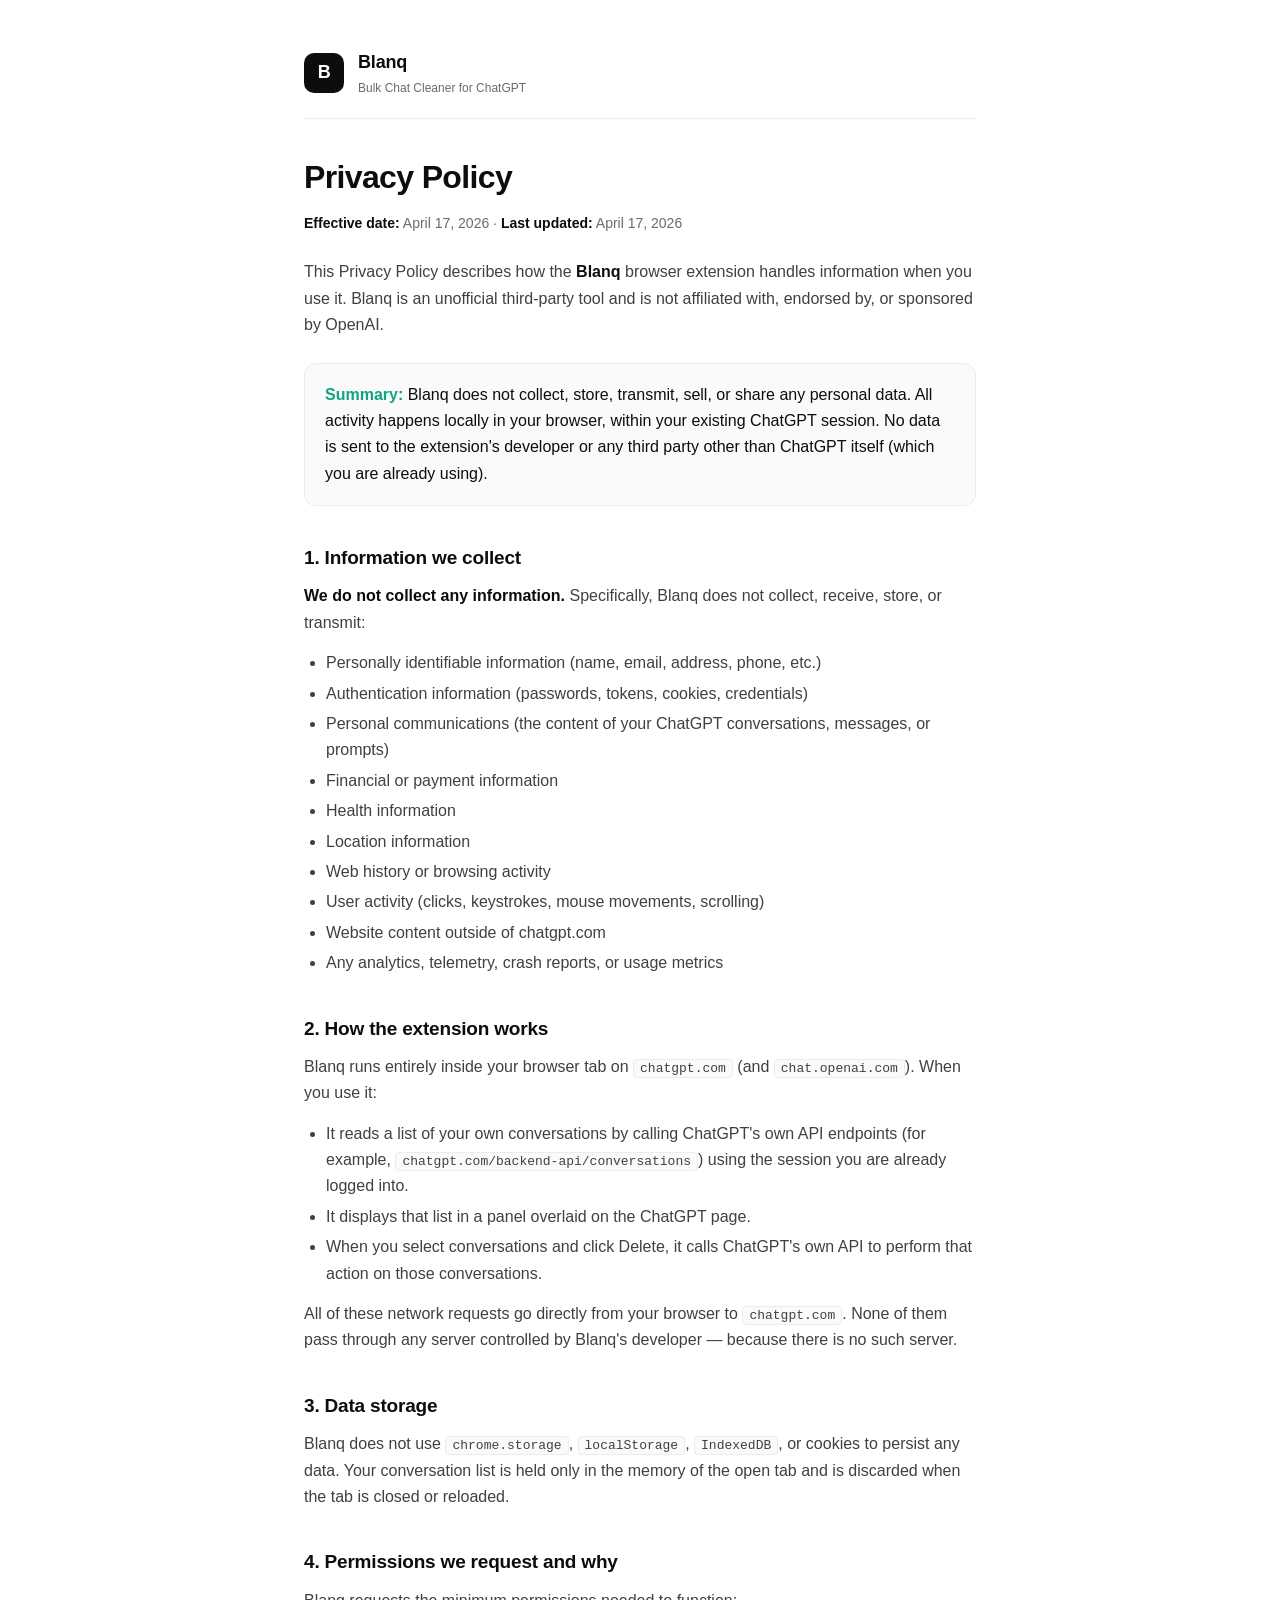
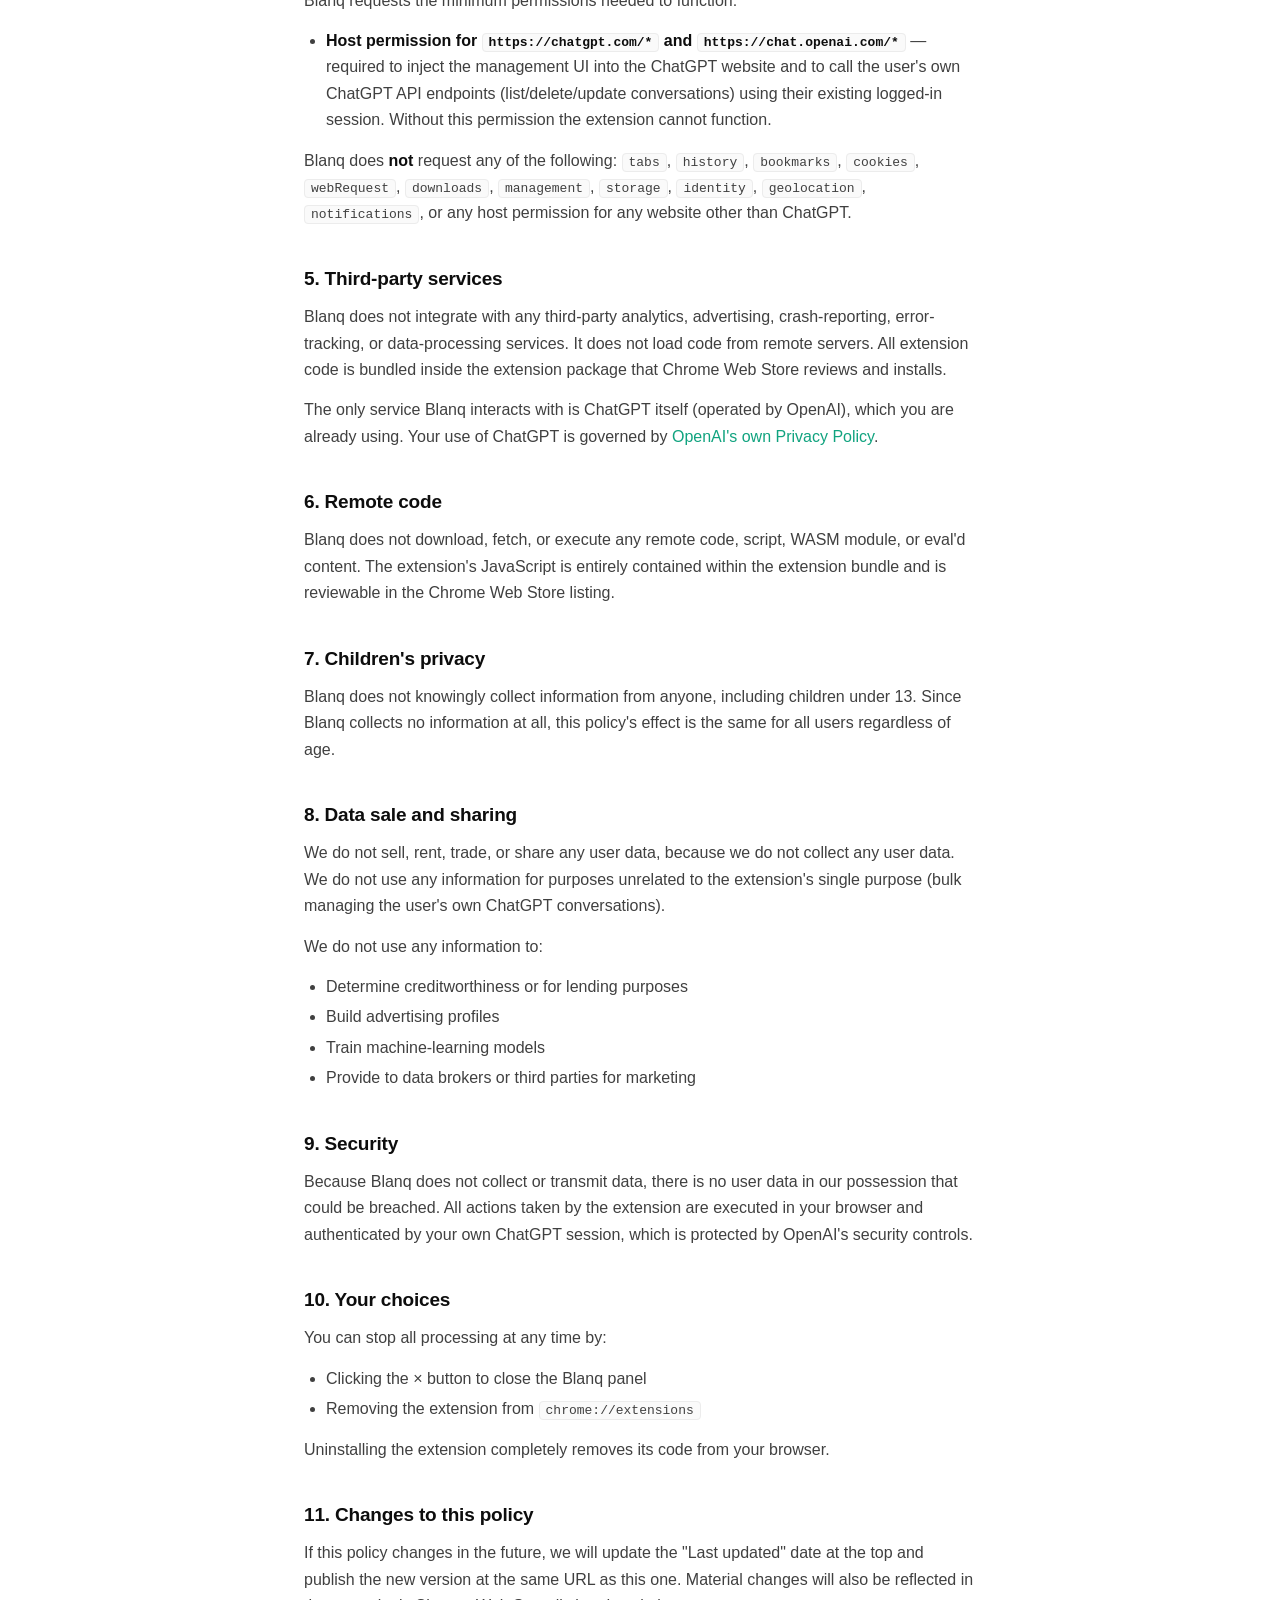
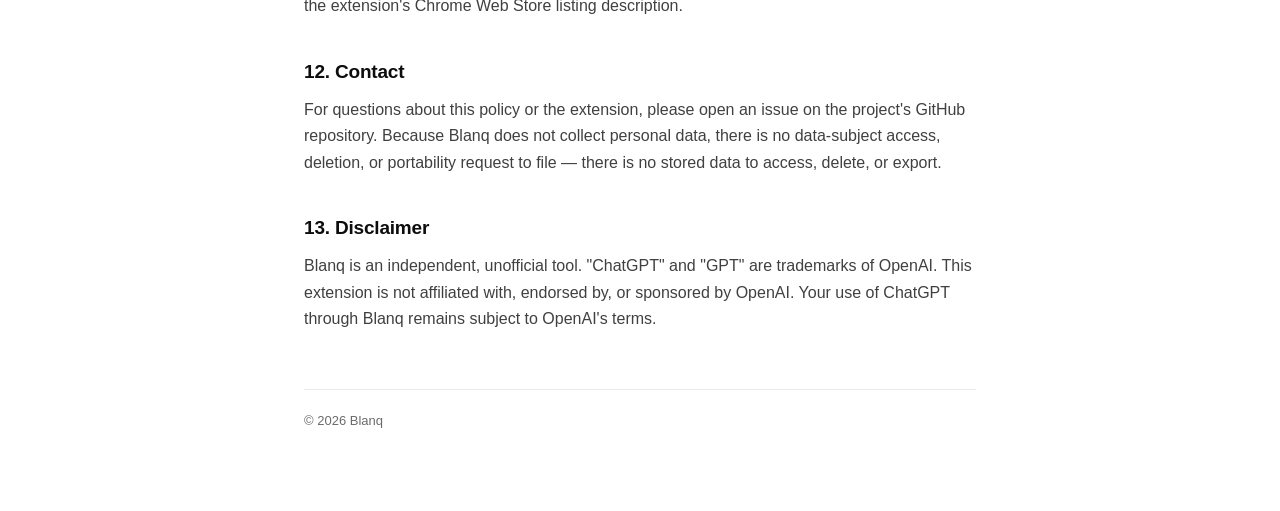
==== docs/privacy.html @ 337b1ba2 "initial commit" ====
<!doctype html>
<html lang="en">
<head>
  <meta charset="utf-8" />
  <meta name="viewport" content="width=device-width,initial-scale=1" />
  <title>Privacy Policy — Blanq</title>
  <meta name="description" content="Blanq does not collect, store, or transmit any user data. Privacy policy for the Blanq browser extension." />
  <style>
    :root {
      --bg: #ffffff;
      --bg-sub: #fafafa;
      --border: #ececec;
      --text: #0d0d0d;
      --text-dim: #404040;
      --text-muted: #6b6b6b;
      --accent: #10a37f;
    }
    @media (prefers-color-scheme: dark) {
      :root {
        --bg: #0d0d0d;
        --bg-sub: #1a1a1a;
        --border: #2a2a2a;
        --text: #ececec;
        --text-dim: #c0c0c0;
        --text-muted: #8e8e8e;
      }
    }
    * { box-sizing: border-box; }
    html, body { margin: 0; padding: 0; }
    body {
      background: var(--bg);
      color: var(--text);
      font-family: ui-sans-serif, -apple-system, BlinkMacSystemFont, "Segoe UI", Roboto, Helvetica, Arial, sans-serif;
      font-size: 16px;
      line-height: 1.65;
      -webkit-font-smoothing: antialiased;
    }
    .wrap {
      max-width: 720px;
      margin: 0 auto;
      padding: 48px 24px 80px;
    }
    header {
      display: flex;
      align-items: center;
      gap: 14px;
      padding-bottom: 20px;
      border-bottom: 1px solid var(--border);
      margin-bottom: 32px;
    }
    .brand {
      display: inline-flex;
      align-items: center;
      justify-content: center;
      width: 40px;
      height: 40px;
      border-radius: 10px;
      background: var(--text);
      color: var(--bg);
      font-weight: 800;
      font-size: 18px;
      letter-spacing: -0.02em;
    }
    .brand-text { font-weight: 600; font-size: 18px; letter-spacing: -0.01em; }
    .brand-sub { font-size: 12px; color: var(--text-muted); display: block; margin-top: 1px; }
    h1 { font-size: 32px; letter-spacing: -0.02em; margin: 0 0 8px; }
    .dates { color: var(--text-muted); font-size: 14px; margin-bottom: 24px; }
    h2 {
      font-size: 19px;
      letter-spacing: -0.01em;
      margin: 36px 0 10px;
      color: var(--text);
    }
    h3 { font-size: 15px; margin: 20px 0 6px; color: var(--text); }
    p { color: var(--text-dim); margin: 0 0 14px; }
    ul { color: var(--text-dim); padding-left: 22px; margin: 8px 0 14px; }
    li { margin-bottom: 4px; }
    strong { color: var(--text); }
    code {
      background: var(--bg-sub);
      border: 1px solid var(--border);
      padding: 1px 6px;
      border-radius: 4px;
      font-size: 13px;
      font-family: ui-monospace, SFMono-Regular, Menlo, Monaco, Consolas, monospace;
    }
    a { color: var(--accent); text-decoration: none; }
    a:hover { text-decoration: underline; }
    .summary {
      background: var(--bg-sub);
      border: 1px solid var(--border);
      border-radius: 12px;
      padding: 18px 20px;
      margin: 24px 0 8px;
    }
    .summary strong { color: var(--accent); }
    footer {
      margin-top: 56px;
      padding-top: 20px;
      border-top: 1px solid var(--border);
      font-size: 13px;
      color: var(--text-muted);
    }
  </style>
</head>
<body>
  <div class="wrap">
    <header>
      <div class="brand">B</div>
      <div>
        <div class="brand-text">Blanq</div>
        <span class="brand-sub">Bulk Chat Cleaner for ChatGPT</span>
      </div>
    </header>

    <h1>Privacy Policy</h1>
    <div class="dates">
      <strong>Effective date:</strong> April 17, 2026 · <strong>Last updated:</strong> April 17, 2026
    </div>

    <p>This Privacy Policy describes how the <strong>Blanq</strong> browser extension handles information when you use it. Blanq is an unofficial third-party tool and is not affiliated with, endorsed by, or sponsored by OpenAI.</p>

    <div class="summary">
      <strong>Summary:</strong> Blanq does not collect, store, transmit, sell, or share any personal data. All activity happens locally in your browser, within your existing ChatGPT session. No data is sent to the extension's developer or any third party other than ChatGPT itself (which you are already using).
    </div>

    <h2>1. Information we collect</h2>
    <p><strong>We do not collect any information.</strong> Specifically, Blanq does not collect, receive, store, or transmit:</p>
    <ul>
      <li>Personally identifiable information (name, email, address, phone, etc.)</li>
      <li>Authentication information (passwords, tokens, cookies, credentials)</li>
      <li>Personal communications (the content of your ChatGPT conversations, messages, or prompts)</li>
      <li>Financial or payment information</li>
      <li>Health information</li>
      <li>Location information</li>
      <li>Web history or browsing activity</li>
      <li>User activity (clicks, keystrokes, mouse movements, scrolling)</li>
      <li>Website content outside of chatgpt.com</li>
      <li>Any analytics, telemetry, crash reports, or usage metrics</li>
    </ul>

    <h2>2. How the extension works</h2>
    <p>Blanq runs entirely inside your browser tab on <code>chatgpt.com</code> (and <code>chat.openai.com</code>). When you use it:</p>
    <ul>
      <li>It reads a list of your own conversations by calling ChatGPT's own API endpoints (for example, <code>chatgpt.com/backend-api/conversations</code>) using the session you are already logged into.</li>
      <li>It displays that list in a panel overlaid on the ChatGPT page.</li>
      <li>When you select conversations and click Delete, it calls ChatGPT's own API to perform that action on those conversations.</li>
    </ul>
    <p>All of these network requests go directly from your browser to <code>chatgpt.com</code>. None of them pass through any server controlled by Blanq's developer — because there is no such server.</p>

    <h2>3. Data storage</h2>
    <p>Blanq does not use <code>chrome.storage</code>, <code>localStorage</code>, <code>IndexedDB</code>, or cookies to persist any data. Your conversation list is held only in the memory of the open tab and is discarded when the tab is closed or reloaded.</p>

    <h2>4. Permissions we request and why</h2>
    <p>Blanq requests the minimum permissions needed to function:</p>
    <ul>
      <li><strong>Host permission for <code>https://chatgpt.com/*</code> and <code>https://chat.openai.com/*</code></strong> — required to inject the management UI into the ChatGPT website and to call the user's own ChatGPT API endpoints (list/delete/update conversations) using their existing logged-in session. Without this permission the extension cannot function.</li>
    </ul>
    <p>Blanq does <strong>not</strong> request any of the following: <code>tabs</code>, <code>history</code>, <code>bookmarks</code>, <code>cookies</code>, <code>webRequest</code>, <code>downloads</code>, <code>management</code>, <code>storage</code>, <code>identity</code>, <code>geolocation</code>, <code>notifications</code>, or any host permission for any website other than ChatGPT.</p>

    <h2>5. Third-party services</h2>
    <p>Blanq does not integrate with any third-party analytics, advertising, crash-reporting, error-tracking, or data-processing services. It does not load code from remote servers. All extension code is bundled inside the extension package that Chrome Web Store reviews and installs.</p>
    <p>The only service Blanq interacts with is ChatGPT itself (operated by OpenAI), which you are already using. Your use of ChatGPT is governed by <a href="https://openai.com/policies/privacy-policy" target="_blank" rel="noopener">OpenAI's own Privacy Policy</a>.</p>

    <h2>6. Remote code</h2>
    <p>Blanq does not download, fetch, or execute any remote code, script, WASM module, or eval'd content. The extension's JavaScript is entirely contained within the extension bundle and is reviewable in the Chrome Web Store listing.</p>

    <h2>7. Children's privacy</h2>
    <p>Blanq does not knowingly collect information from anyone, including children under 13. Since Blanq collects no information at all, this policy's effect is the same for all users regardless of age.</p>

    <h2>8. Data sale and sharing</h2>
    <p>We do not sell, rent, trade, or share any user data, because we do not collect any user data. We do not use any information for purposes unrelated to the extension's single purpose (bulk managing the user's own ChatGPT conversations).</p>
    <p>We do not use any information to:</p>
    <ul>
      <li>Determine creditworthiness or for lending purposes</li>
      <li>Build advertising profiles</li>
      <li>Train machine-learning models</li>
      <li>Provide to data brokers or third parties for marketing</li>
    </ul>

    <h2>9. Security</h2>
    <p>Because Blanq does not collect or transmit data, there is no user data in our possession that could be breached. All actions taken by the extension are executed in your browser and authenticated by your own ChatGPT session, which is protected by OpenAI's security controls.</p>

    <h2>10. Your choices</h2>
    <p>You can stop all processing at any time by:</p>
    <ul>
      <li>Clicking the × button to close the Blanq panel</li>
      <li>Removing the extension from <code>chrome://extensions</code></li>
    </ul>
    <p>Uninstalling the extension completely removes its code from your browser.</p>

    <h2>11. Changes to this policy</h2>
    <p>If this policy changes in the future, we will update the "Last updated" date at the top and publish the new version at the same URL as this one. Material changes will also be reflected in the extension's Chrome Web Store listing description.</p>

    <h2>12. Contact</h2>
    <p>For questions about this policy or the extension, please open an issue on the project's GitHub repository. Because Blanq does not collect personal data, there is no data-subject access, deletion, or portability request to file — there is no stored data to access, delete, or export.</p>

    <h2>13. Disclaimer</h2>
    <p>Blanq is an independent, unofficial tool. "ChatGPT" and "GPT" are trademarks of OpenAI. This extension is not affiliated with, endorsed by, or sponsored by OpenAI. Your use of ChatGPT through Blanq remains subject to OpenAI's terms.</p>

    <footer>
      © 2026 Blanq
    </footer>
  </div>
</body>
</html>
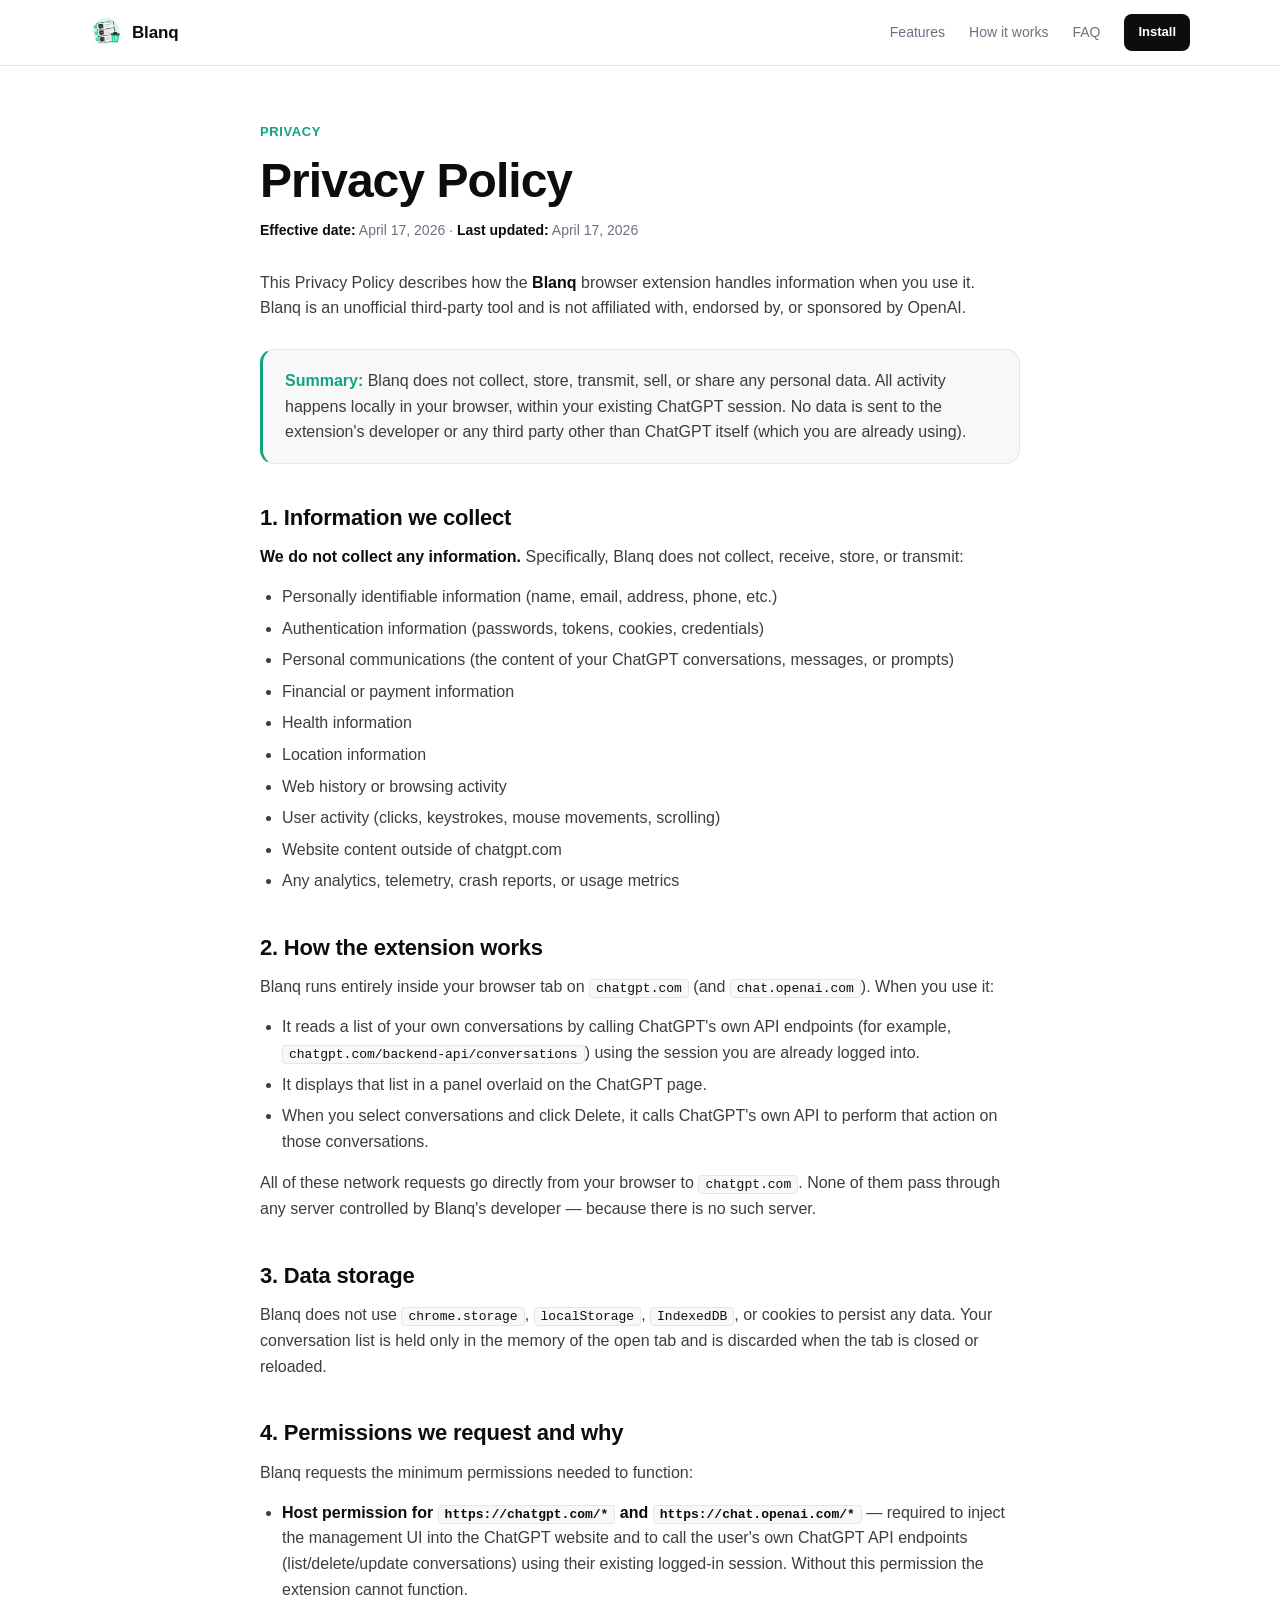
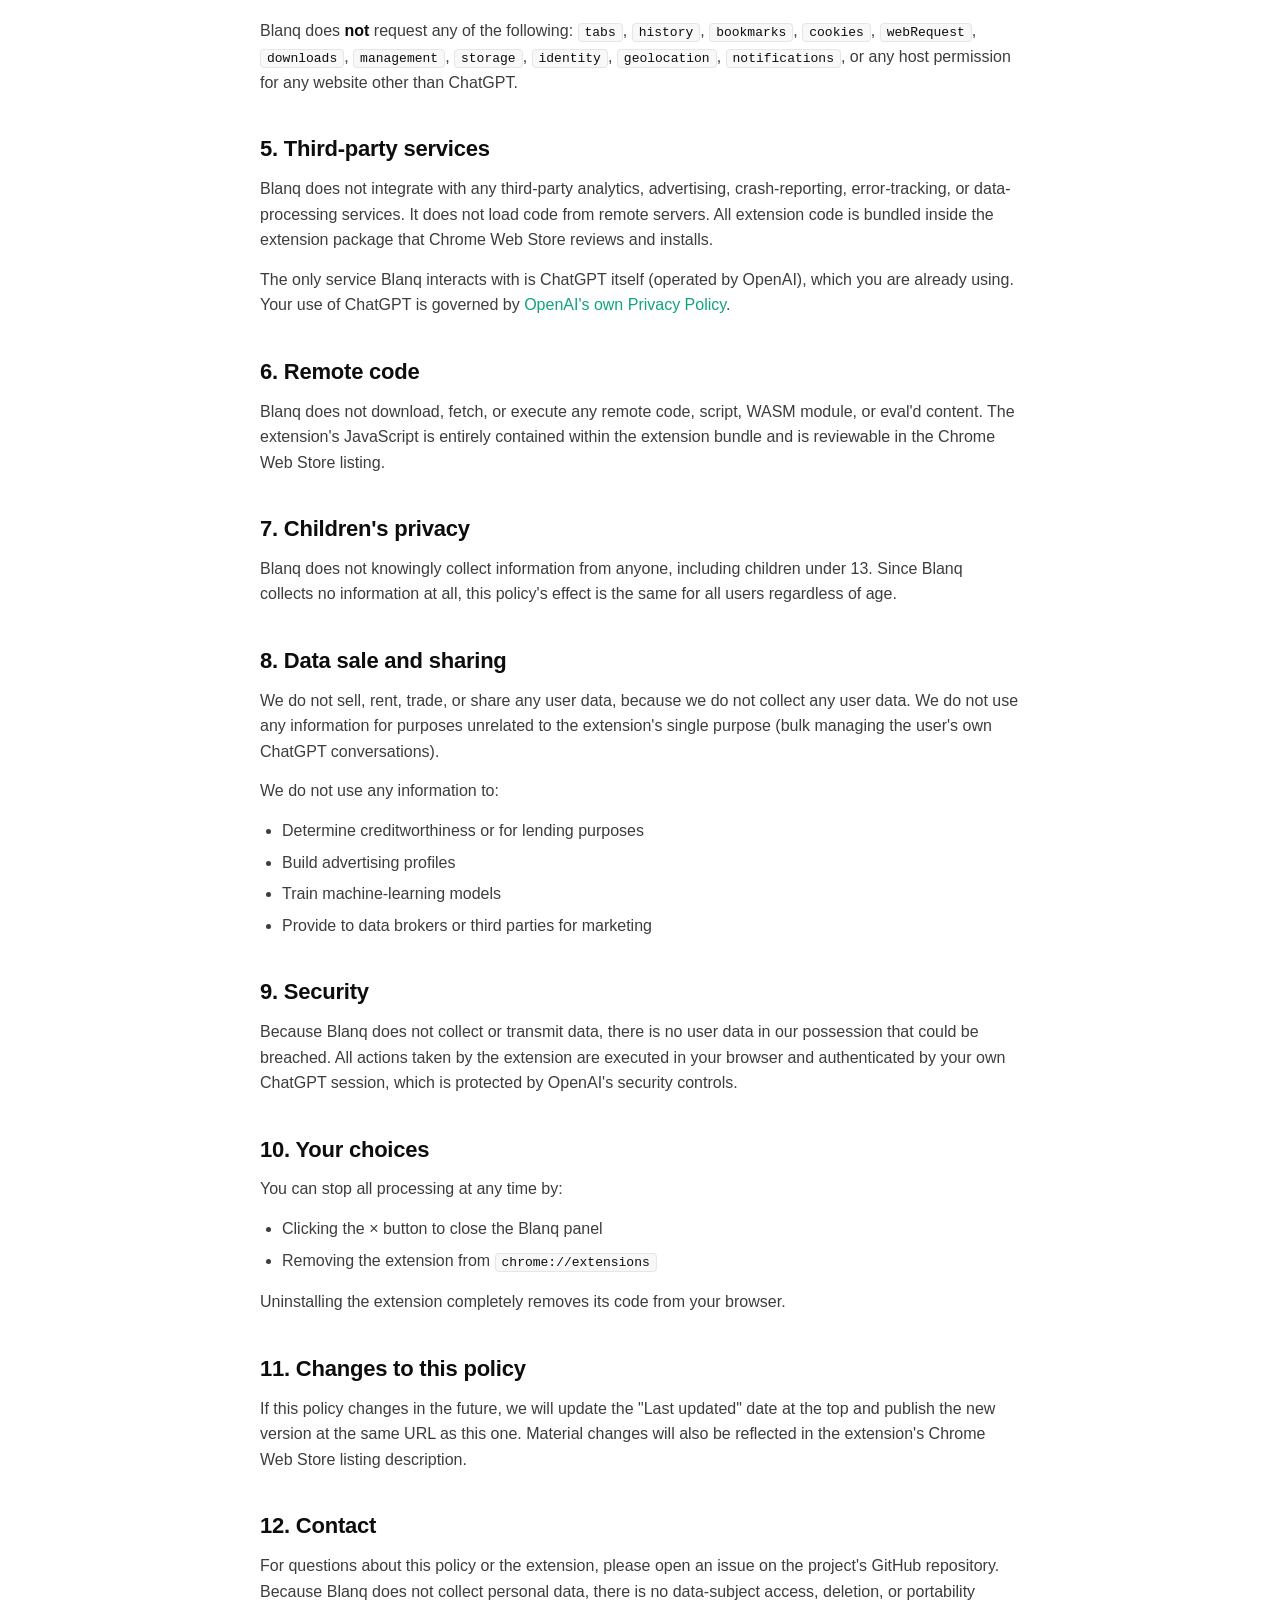
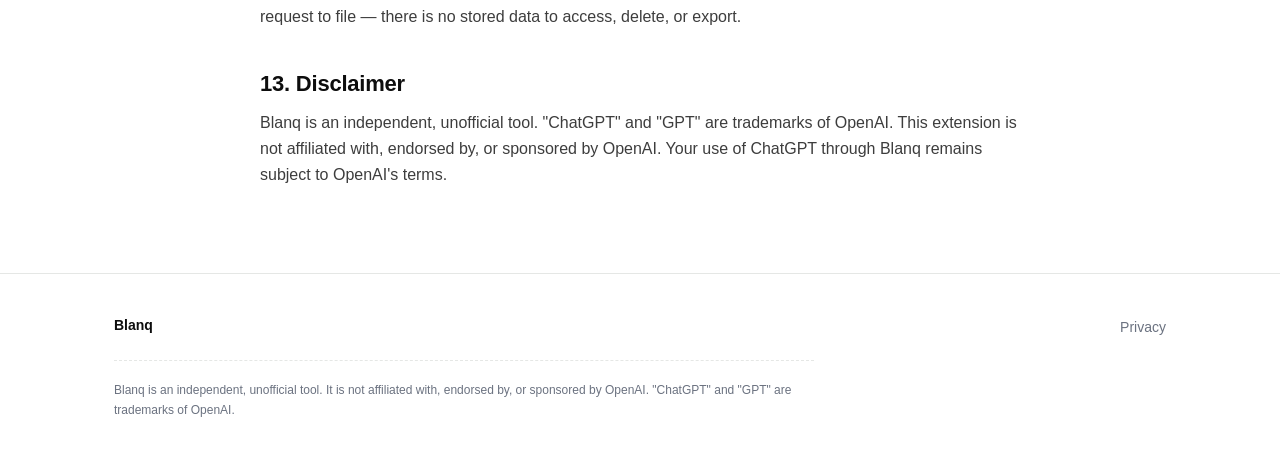
==== commit 151aa404: "Add release workflow and update documentation with logo and privacy policy enhancements" ====
--- a/docs/privacy.html
+++ b/docs/privacy.html
@@ -3,78 +3,156 @@
 <head>
   <meta charset="utf-8" />
   <meta name="viewport" content="width=device-width,initial-scale=1" />
+  <link rel="icon" type="image/png" href="assets/blanq_logo.png" />
   <title>Privacy Policy — Blanq</title>
   <meta name="description" content="Blanq does not collect, store, or transmit any user data. Privacy policy for the Blanq browser extension." />
+
   <style>
     :root {
       --bg: #ffffff;
-      --bg-sub: #fafafa;
-      --border: #ececec;
+      --bg-sub: #f7f8f7;
+      --bg-elevated: #ffffff;
+      --border: #e5e7e5;
       --text: #0d0d0d;
-      --text-dim: #404040;
-      --text-muted: #6b6b6b;
+      --text-dim: #3d3d3d;
+      --text-muted: #6b7280;
       --accent: #10a37f;
+      --accent-hover: #0e8f6e;
+      --accent-soft: #ecfdf5;
+      --radius: 14px;
+      --shadow-sm: 0 1px 2px rgba(0,0,0,0.04);
+      --shadow: 0 4px 14px rgba(0,0,0,0.08);
+      --shadow-lg: 0 20px 60px rgba(0,0,0,0.12);
     }
     @media (prefers-color-scheme: dark) {
       :root {
-        --bg: #0d0d0d;
-        --bg-sub: #1a1a1a;
-        --border: #2a2a2a;
-        --text: #ececec;
-        --text-dim: #c0c0c0;
-        --text-muted: #8e8e8e;
+        --bg: #0b0b0b;
+        --bg-sub: #141414;
+        --bg-elevated: #181818;
+        --border: #262626;
+        --text: #f5f5f5;
+        --text-dim: #d4d4d4;
+        --text-muted: #8f8f8f;
+        --accent-soft: #0f2a22;
+        --shadow-lg: 0 20px 60px rgba(0,0,0,0.6);
       }
     }
+
     * { box-sizing: border-box; }
     html, body { margin: 0; padding: 0; }
+    html { scroll-behavior: smooth; }
     body {
       background: var(--bg);
       color: var(--text);
       font-family: ui-sans-serif, -apple-system, BlinkMacSystemFont, "Segoe UI", Roboto, Helvetica, Arial, sans-serif;
       font-size: 16px;
-      line-height: 1.65;
+      line-height: 1.6;
       -webkit-font-smoothing: antialiased;
     }
-    .wrap {
-      max-width: 720px;
-      margin: 0 auto;
-      padding: 48px 24px 80px;
-    }
-    header {
+    a { color: var(--accent); text-decoration: none; }
+    a:hover { text-decoration: underline; }
+    img { max-width: 100%; display: block; }
+    .wrap { max-width: 1100px; margin: 0 auto; padding: 0 24px; }
+
+    /* Nav */
+    nav {
+      position: sticky;
+      top: 0;
+      z-index: 50;
+      background: rgba(255,255,255,0.85);
+      backdrop-filter: saturate(180%) blur(12px);
+      border-bottom: 1px solid var(--border);
+    }
+    @media (prefers-color-scheme: dark) {
+      nav { background: rgba(11,11,11,0.8); }
+    }
+    .nav-inner {
       display: flex;
       align-items: center;
-      gap: 14px;
-      padding-bottom: 20px;
-      border-bottom: 1px solid var(--border);
-      margin-bottom: 32px;
+      justify-content: space-between;
+      padding: 14px 0;
     }
     .brand {
-      display: inline-flex;
+      display: flex;
       align-items: center;
-      justify-content: center;
-      width: 40px;
-      height: 40px;
-      border-radius: 10px;
+      gap: 10px;
+      font-weight: 700;
+      font-size: 17px;
+      letter-spacing: -0.01em;
+      color: var(--text);
+    }
+    .brand:hover { text-decoration: none; }
+    .brand-mark {
+      width: 32px;
+      height: 32px;
+      border-radius: 8px;
+      display: block;
+      object-fit: contain;
+    }
+    .nav-links {
+      display: flex;
+      gap: 24px;
+      align-items: center;
+      font-size: 14px;
+      color: var(--text-muted);
+    }
+    .nav-links a { color: var(--text-muted); }
+    .nav-links a:hover { color: var(--text); text-decoration: none; }
+    .nav-cta {
       background: var(--text);
-      color: var(--bg);
+      color: var(--bg) !important;
+      padding: 8px 14px;
+      border-radius: 8px;
+      font-weight: 600;
+      font-size: 13px;
+    }
+    .nav-cta:hover { background: var(--accent); color: #fff !important; text-decoration: none; }
+
+    /* Content */
+    main { padding: 56px 0 72px; }
+    .content { max-width: 760px; margin: 0 auto; }
+    .section-label {
+      color: var(--accent);
+      font-size: 13px;
+      font-weight: 600;
+      letter-spacing: 0.6px;
+      text-transform: uppercase;
+      margin-bottom: 12px;
+    }
+    h1 {
+      font-size: clamp(34px, 5vw, 48px);
+      line-height: 1.1;
+      letter-spacing: -0.02em;
+      margin: 0 0 12px;
       font-weight: 800;
-      font-size: 18px;
-      letter-spacing: -0.02em;
-    }
-    .brand-text { font-weight: 600; font-size: 18px; letter-spacing: -0.01em; }
-    .brand-sub { font-size: 12px; color: var(--text-muted); display: block; margin-top: 1px; }
-    h1 { font-size: 32px; letter-spacing: -0.02em; margin: 0 0 8px; }
-    .dates { color: var(--text-muted); font-size: 14px; margin-bottom: 24px; }
+    }
+    .dates {
+      color: var(--text-muted);
+      font-size: 14px;
+      margin-bottom: 28px;
+    }
     h2 {
-      font-size: 19px;
+      font-size: 22px;
       letter-spacing: -0.01em;
-      margin: 36px 0 10px;
-      color: var(--text);
-    }
-    h3 { font-size: 15px; margin: 20px 0 6px; color: var(--text); }
-    p { color: var(--text-dim); margin: 0 0 14px; }
-    ul { color: var(--text-dim); padding-left: 22px; margin: 8px 0 14px; }
-    li { margin-bottom: 4px; }
+      margin: 40px 0 12px;
+      font-weight: 700;
+      line-height: 1.3;
+    }
+    h3 {
+      font-size: 16px;
+      margin: 22px 0 8px;
+      font-weight: 600;
+    }
+    p {
+      color: var(--text-dim);
+      margin: 0 0 14px;
+    }
+    ul {
+      color: var(--text-dim);
+      padding-left: 22px;
+      margin: 8px 0 16px;
+    }
+    li { margin-bottom: 6px; }
     strong { color: var(--text); }
     code {
       background: var(--bg-sub);
@@ -83,124 +161,177 @@
       border-radius: 4px;
       font-size: 13px;
       font-family: ui-monospace, SFMono-Regular, Menlo, Monaco, Consolas, monospace;
-    }
-    a { color: var(--accent); text-decoration: none; }
-    a:hover { text-decoration: underline; }
+      color: var(--text);
+    }
     .summary {
       background: var(--bg-sub);
       border: 1px solid var(--border);
-      border-radius: 12px;
-      padding: 18px 20px;
-      margin: 24px 0 8px;
+      border-left: 3px solid var(--accent);
+      border-radius: var(--radius);
+      padding: 18px 22px;
+      margin: 28px 0 16px;
+      color: var(--text-dim);
     }
     .summary strong { color: var(--accent); }
+
+    /* Footer */
     footer {
-      margin-top: 56px;
+      border-top: 1px solid var(--border);
+      padding: 40px 0 48px;
+      color: var(--text-muted);
+      font-size: 14px;
+    }
+    .footer-inner {
+      display: flex;
+      justify-content: space-between;
+      align-items: center;
+      gap: 20px;
+      flex-wrap: wrap;
+    }
+    footer a { color: var(--text-muted); }
+    footer a:hover { color: var(--text); text-decoration: none; }
+    .footer-links { display: flex; gap: 20px; flex-wrap: wrap; }
+    .disclaimer {
+      margin-top: 20px;
       padding-top: 20px;
-      border-top: 1px solid var(--border);
-      font-size: 13px;
+      border-top: 1px dashed var(--border);
+      font-size: 12px;
       color: var(--text-muted);
+      max-width: 700px;
+    }
+
+    @media (max-width: 640px) {
+      main { padding: 32px 0 48px; }
+      h1 { font-size: 32px; }
+      h2 { font-size: 20px; margin-top: 32px; }
+      .nav-links a:not(.nav-cta) { display: none; }
     }
   </style>
 </head>
 <body>
-  <div class="wrap">
-    <header>
-      <div class="brand">B</div>
-      <div>
-        <div class="brand-text">Blanq</div>
-        <span class="brand-sub">Bulk Chat Cleaner for ChatGPT</span>
+
+  <nav>
+    <div class="wrap nav-inner">
+      <a href="index.html" class="brand">
+        <img src="assets/blanq_logo.png" alt="" class="brand-mark" />
+        <span>Blanq</span>
+      </a>
+      <div class="nav-links">
+        <a href="index.html#features">Features</a>
+        <a href="index.html#how">How it works</a>
+        <a href="index.html#faq">FAQ</a>
+        <a href="index.html#install" class="nav-cta">Install</a>
       </div>
-    </header>
-
-    <h1>Privacy Policy</h1>
-    <div class="dates">
-      <strong>Effective date:</strong> April 17, 2026 · <strong>Last updated:</strong> April 17, 2026
     </div>
-
-    <p>This Privacy Policy describes how the <strong>Blanq</strong> browser extension handles information when you use it. Blanq is an unofficial third-party tool and is not affiliated with, endorsed by, or sponsored by OpenAI.</p>
-
-    <div class="summary">
-      <strong>Summary:</strong> Blanq does not collect, store, transmit, sell, or share any personal data. All activity happens locally in your browser, within your existing ChatGPT session. No data is sent to the extension's developer or any third party other than ChatGPT itself (which you are already using).
+  </nav>
+
+  <main>
+    <div class="wrap">
+      <div class="content">
+        <div class="section-label">Privacy</div>
+        <h1>Privacy Policy</h1>
+        <div class="dates">
+          <strong>Effective date:</strong> April 17, 2026 · <strong>Last updated:</strong> April 17, 2026
+        </div>
+
+        <p>This Privacy Policy describes how the <strong>Blanq</strong> browser extension handles information when you use it. Blanq is an unofficial third-party tool and is not affiliated with, endorsed by, or sponsored by OpenAI.</p>
+
+        <div class="summary">
+          <strong>Summary:</strong> Blanq does not collect, store, transmit, sell, or share any personal data. All activity happens locally in your browser, within your existing ChatGPT session. No data is sent to the extension's developer or any third party other than ChatGPT itself (which you are already using).
+        </div>
+
+        <h2>1. Information we collect</h2>
+        <p><strong>We do not collect any information.</strong> Specifically, Blanq does not collect, receive, store, or transmit:</p>
+        <ul>
+          <li>Personally identifiable information (name, email, address, phone, etc.)</li>
+          <li>Authentication information (passwords, tokens, cookies, credentials)</li>
+          <li>Personal communications (the content of your ChatGPT conversations, messages, or prompts)</li>
+          <li>Financial or payment information</li>
+          <li>Health information</li>
+          <li>Location information</li>
+          <li>Web history or browsing activity</li>
+          <li>User activity (clicks, keystrokes, mouse movements, scrolling)</li>
+          <li>Website content outside of chatgpt.com</li>
+          <li>Any analytics, telemetry, crash reports, or usage metrics</li>
+        </ul>
+
+        <h2>2. How the extension works</h2>
+        <p>Blanq runs entirely inside your browser tab on <code>chatgpt.com</code> (and <code>chat.openai.com</code>). When you use it:</p>
+        <ul>
+          <li>It reads a list of your own conversations by calling ChatGPT's own API endpoints (for example, <code>chatgpt.com/backend-api/conversations</code>) using the session you are already logged into.</li>
+          <li>It displays that list in a panel overlaid on the ChatGPT page.</li>
+          <li>When you select conversations and click Delete, it calls ChatGPT's own API to perform that action on those conversations.</li>
+        </ul>
+        <p>All of these network requests go directly from your browser to <code>chatgpt.com</code>. None of them pass through any server controlled by Blanq's developer — because there is no such server.</p>
+
+        <h2>3. Data storage</h2>
+        <p>Blanq does not use <code>chrome.storage</code>, <code>localStorage</code>, <code>IndexedDB</code>, or cookies to persist any data. Your conversation list is held only in the memory of the open tab and is discarded when the tab is closed or reloaded.</p>
+
+        <h2>4. Permissions we request and why</h2>
+        <p>Blanq requests the minimum permissions needed to function:</p>
+        <ul>
+          <li><strong>Host permission for <code>https://chatgpt.com/*</code> and <code>https://chat.openai.com/*</code></strong> — required to inject the management UI into the ChatGPT website and to call the user's own ChatGPT API endpoints (list/delete/update conversations) using their existing logged-in session. Without this permission the extension cannot function.</li>
+        </ul>
+        <p>Blanq does <strong>not</strong> request any of the following: <code>tabs</code>, <code>history</code>, <code>bookmarks</code>, <code>cookies</code>, <code>webRequest</code>, <code>downloads</code>, <code>management</code>, <code>storage</code>, <code>identity</code>, <code>geolocation</code>, <code>notifications</code>, or any host permission for any website other than ChatGPT.</p>
+
+        <h2>5. Third-party services</h2>
+        <p>Blanq does not integrate with any third-party analytics, advertising, crash-reporting, error-tracking, or data-processing services. It does not load code from remote servers. All extension code is bundled inside the extension package that Chrome Web Store reviews and installs.</p>
+        <p>The only service Blanq interacts with is ChatGPT itself (operated by OpenAI), which you are already using. Your use of ChatGPT is governed by <a href="https://openai.com/policies/privacy-policy" target="_blank" rel="noopener">OpenAI's own Privacy Policy</a>.</p>
+
+        <h2>6. Remote code</h2>
+        <p>Blanq does not download, fetch, or execute any remote code, script, WASM module, or eval'd content. The extension's JavaScript is entirely contained within the extension bundle and is reviewable in the Chrome Web Store listing.</p>
+
+        <h2>7. Children's privacy</h2>
+        <p>Blanq does not knowingly collect information from anyone, including children under 13. Since Blanq collects no information at all, this policy's effect is the same for all users regardless of age.</p>
+
+        <h2>8. Data sale and sharing</h2>
+        <p>We do not sell, rent, trade, or share any user data, because we do not collect any user data. We do not use any information for purposes unrelated to the extension's single purpose (bulk managing the user's own ChatGPT conversations).</p>
+        <p>We do not use any information to:</p>
+        <ul>
+          <li>Determine creditworthiness or for lending purposes</li>
+          <li>Build advertising profiles</li>
+          <li>Train machine-learning models</li>
+          <li>Provide to data brokers or third parties for marketing</li>
+        </ul>
+
+        <h2>9. Security</h2>
+        <p>Because Blanq does not collect or transmit data, there is no user data in our possession that could be breached. All actions taken by the extension are executed in your browser and authenticated by your own ChatGPT session, which is protected by OpenAI's security controls.</p>
+
+        <h2>10. Your choices</h2>
+        <p>You can stop all processing at any time by:</p>
+        <ul>
+          <li>Clicking the × button to close the Blanq panel</li>
+          <li>Removing the extension from <code>chrome://extensions</code></li>
+        </ul>
+        <p>Uninstalling the extension completely removes its code from your browser.</p>
+
+        <h2>11. Changes to this policy</h2>
+        <p>If this policy changes in the future, we will update the "Last updated" date at the top and publish the new version at the same URL as this one. Material changes will also be reflected in the extension's Chrome Web Store listing description.</p>
+
+        <h2>12. Contact</h2>
+        <p>For questions about this policy or the extension, please open an issue on the project's GitHub repository. Because Blanq does not collect personal data, there is no data-subject access, deletion, or portability request to file — there is no stored data to access, delete, or export.</p>
+
+        <h2>13. Disclaimer</h2>
+        <p>Blanq is an independent, unofficial tool. "ChatGPT" and "GPT" are trademarks of OpenAI. This extension is not affiliated with, endorsed by, or sponsored by OpenAI. Your use of ChatGPT through Blanq remains subject to OpenAI's terms.</p>
+      </div>
     </div>
-
-    <h2>1. Information we collect</h2>
-    <p><strong>We do not collect any information.</strong> Specifically, Blanq does not collect, receive, store, or transmit:</p>
-    <ul>
-      <li>Personally identifiable information (name, email, address, phone, etc.)</li>
-      <li>Authentication information (passwords, tokens, cookies, credentials)</li>
-      <li>Personal communications (the content of your ChatGPT conversations, messages, or prompts)</li>
-      <li>Financial or payment information</li>
-      <li>Health information</li>
-      <li>Location information</li>
-      <li>Web history or browsing activity</li>
-      <li>User activity (clicks, keystrokes, mouse movements, scrolling)</li>
-      <li>Website content outside of chatgpt.com</li>
-      <li>Any analytics, telemetry, crash reports, or usage metrics</li>
-    </ul>
-
-    <h2>2. How the extension works</h2>
-    <p>Blanq runs entirely inside your browser tab on <code>chatgpt.com</code> (and <code>chat.openai.com</code>). When you use it:</p>
-    <ul>
-      <li>It reads a list of your own conversations by calling ChatGPT's own API endpoints (for example, <code>chatgpt.com/backend-api/conversations</code>) using the session you are already logged into.</li>
-      <li>It displays that list in a panel overlaid on the ChatGPT page.</li>
-      <li>When you select conversations and click Delete, it calls ChatGPT's own API to perform that action on those conversations.</li>
-    </ul>
-    <p>All of these network requests go directly from your browser to <code>chatgpt.com</code>. None of them pass through any server controlled by Blanq's developer — because there is no such server.</p>
-
-    <h2>3. Data storage</h2>
-    <p>Blanq does not use <code>chrome.storage</code>, <code>localStorage</code>, <code>IndexedDB</code>, or cookies to persist any data. Your conversation list is held only in the memory of the open tab and is discarded when the tab is closed or reloaded.</p>
-
-    <h2>4. Permissions we request and why</h2>
-    <p>Blanq requests the minimum permissions needed to function:</p>
-    <ul>
-      <li><strong>Host permission for <code>https://chatgpt.com/*</code> and <code>https://chat.openai.com/*</code></strong> — required to inject the management UI into the ChatGPT website and to call the user's own ChatGPT API endpoints (list/delete/update conversations) using their existing logged-in session. Without this permission the extension cannot function.</li>
-    </ul>
-    <p>Blanq does <strong>not</strong> request any of the following: <code>tabs</code>, <code>history</code>, <code>bookmarks</code>, <code>cookies</code>, <code>webRequest</code>, <code>downloads</code>, <code>management</code>, <code>storage</code>, <code>identity</code>, <code>geolocation</code>, <code>notifications</code>, or any host permission for any website other than ChatGPT.</p>
-
-    <h2>5. Third-party services</h2>
-    <p>Blanq does not integrate with any third-party analytics, advertising, crash-reporting, error-tracking, or data-processing services. It does not load code from remote servers. All extension code is bundled inside the extension package that Chrome Web Store reviews and installs.</p>
-    <p>The only service Blanq interacts with is ChatGPT itself (operated by OpenAI), which you are already using. Your use of ChatGPT is governed by <a href="https://openai.com/policies/privacy-policy" target="_blank" rel="noopener">OpenAI's own Privacy Policy</a>.</p>
-
-    <h2>6. Remote code</h2>
-    <p>Blanq does not download, fetch, or execute any remote code, script, WASM module, or eval'd content. The extension's JavaScript is entirely contained within the extension bundle and is reviewable in the Chrome Web Store listing.</p>
-
-    <h2>7. Children's privacy</h2>
-    <p>Blanq does not knowingly collect information from anyone, including children under 13. Since Blanq collects no information at all, this policy's effect is the same for all users regardless of age.</p>
-
-    <h2>8. Data sale and sharing</h2>
-    <p>We do not sell, rent, trade, or share any user data, because we do not collect any user data. We do not use any information for purposes unrelated to the extension's single purpose (bulk managing the user's own ChatGPT conversations).</p>
-    <p>We do not use any information to:</p>
-    <ul>
-      <li>Determine creditworthiness or for lending purposes</li>
-      <li>Build advertising profiles</li>
-      <li>Train machine-learning models</li>
-      <li>Provide to data brokers or third parties for marketing</li>
-    </ul>
-
-    <h2>9. Security</h2>
-    <p>Because Blanq does not collect or transmit data, there is no user data in our possession that could be breached. All actions taken by the extension are executed in your browser and authenticated by your own ChatGPT session, which is protected by OpenAI's security controls.</p>
-
-    <h2>10. Your choices</h2>
-    <p>You can stop all processing at any time by:</p>
-    <ul>
-      <li>Clicking the × button to close the Blanq panel</li>
-      <li>Removing the extension from <code>chrome://extensions</code></li>
-    </ul>
-    <p>Uninstalling the extension completely removes its code from your browser.</p>
-
-    <h2>11. Changes to this policy</h2>
-    <p>If this policy changes in the future, we will update the "Last updated" date at the top and publish the new version at the same URL as this one. Material changes will also be reflected in the extension's Chrome Web Store listing description.</p>
-
-    <h2>12. Contact</h2>
-    <p>For questions about this policy or the extension, please open an issue on the project's GitHub repository. Because Blanq does not collect personal data, there is no data-subject access, deletion, or portability request to file — there is no stored data to access, delete, or export.</p>
-
-    <h2>13. Disclaimer</h2>
-    <p>Blanq is an independent, unofficial tool. "ChatGPT" and "GPT" are trademarks of OpenAI. This extension is not affiliated with, endorsed by, or sponsored by OpenAI. Your use of ChatGPT through Blanq remains subject to OpenAI's terms.</p>
-
-    <footer>
-      © 2026 Blanq
-    </footer>
-  </div>
+  </main>
+
+  <footer>
+    <div class="wrap">
+      <div class="footer-inner">
+        <div>
+          <div style="font-weight: 700; color: var(--text); margin-bottom: 4px;">Blanq</div>
+        </div>
+        <div class="footer-links">
+          <a href="privacy.html">Privacy</a>
+        </div>
+      </div>
+      <div class="disclaimer">
+        Blanq is an independent, unofficial tool. It is not affiliated with, endorsed by, or sponsored by OpenAI. "ChatGPT" and "GPT" are trademarks of OpenAI.
+      </div>
+    </div>
+  </footer>
+
 </body>
 </html>
